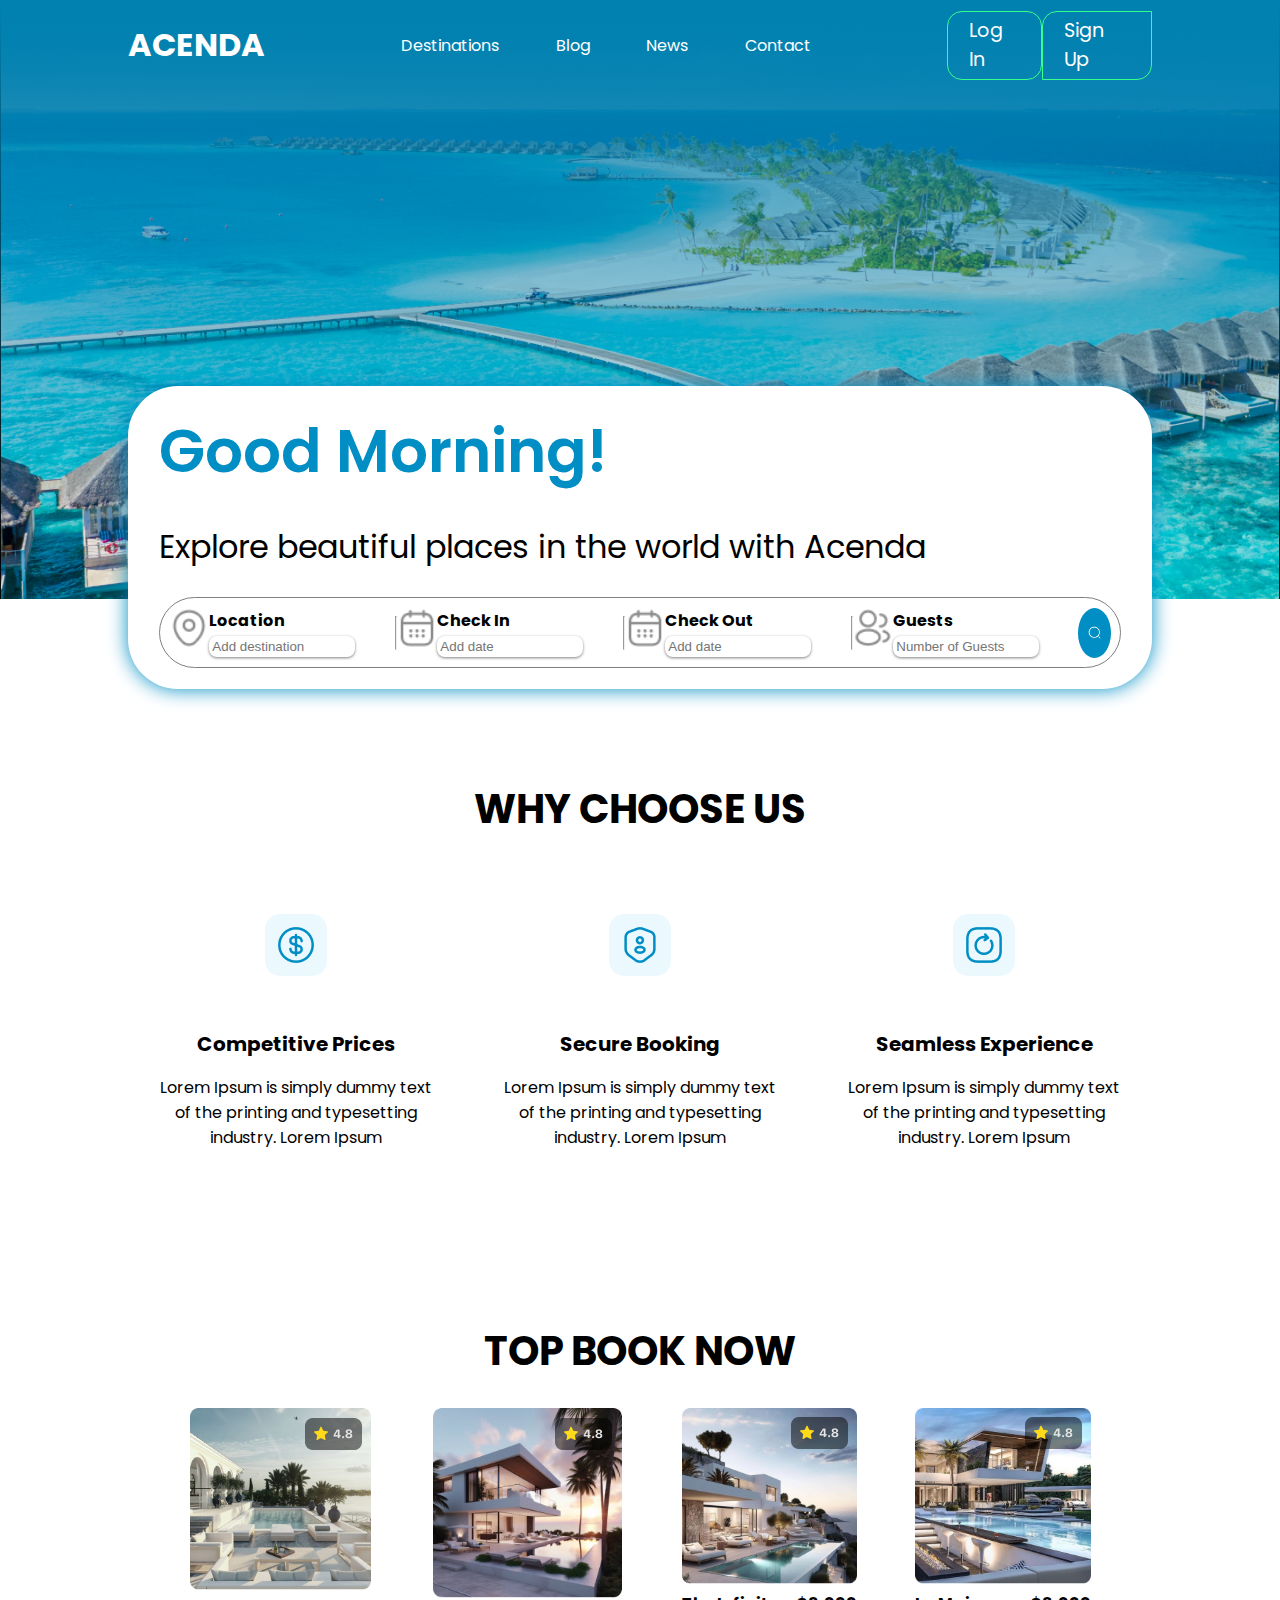
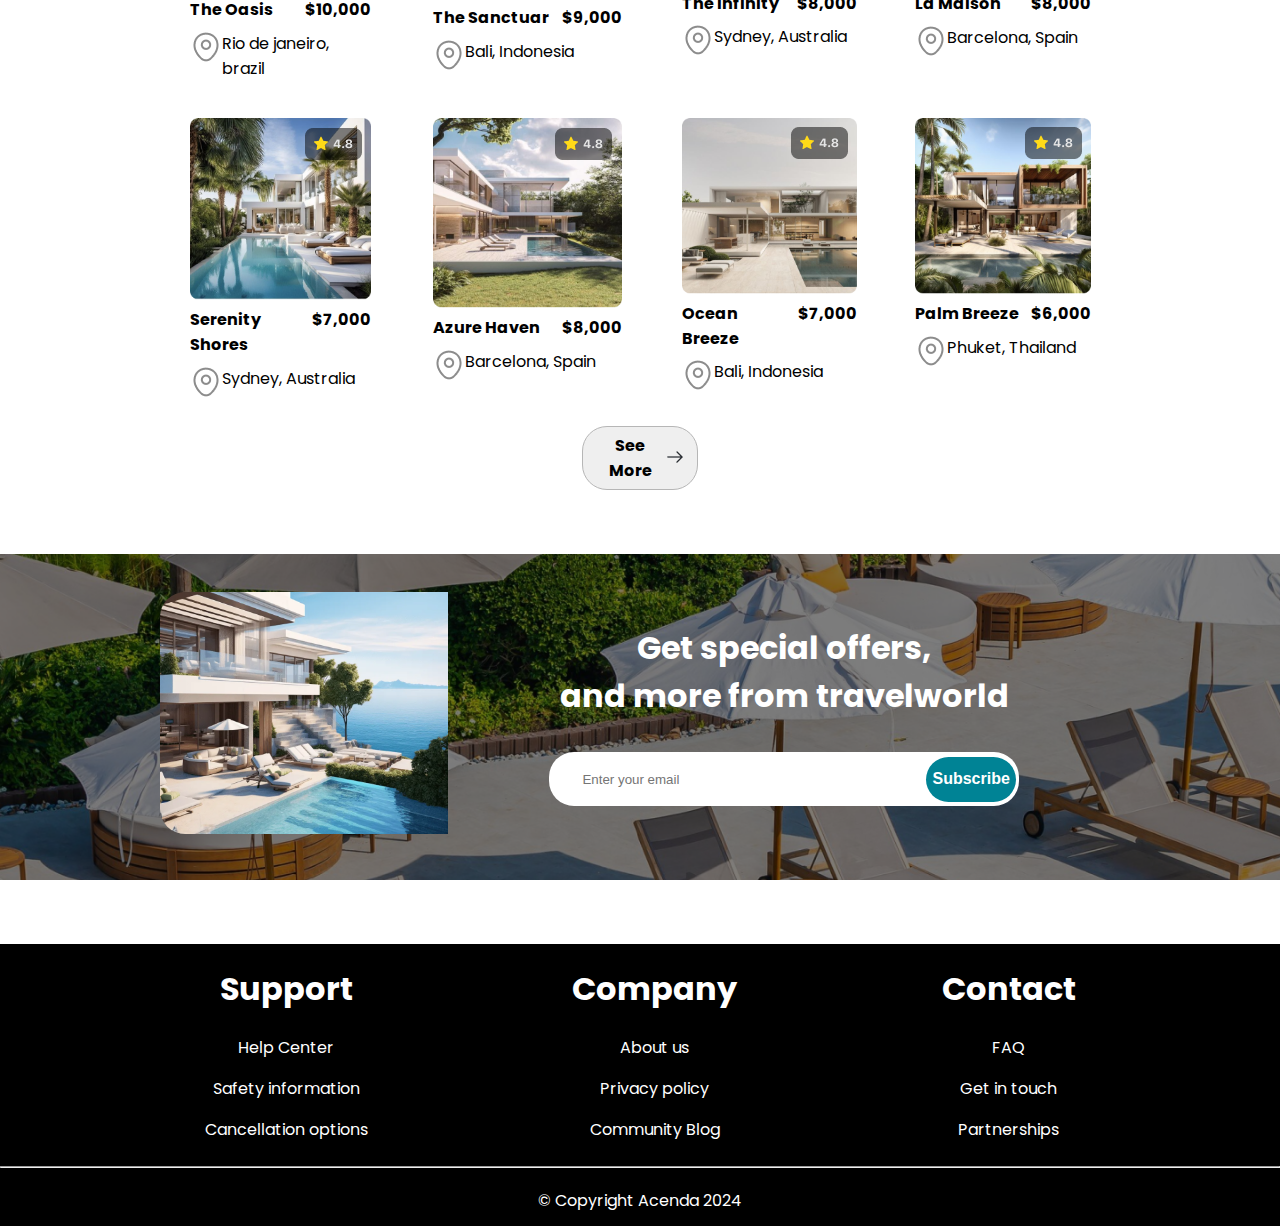
==== index.html @ bf4bfe94 "ფინალური პროექტი" ====
<!DOCTYPE html>
<html lang="en">
<head>
    <meta charset="UTF-8">
    <meta name="viewport" content="width=device-width, initial-scale=1.0">
    <title>Document</title>
    <link rel="stylesheet" href="./styles/styles.css">
    <link rel="preconnect" href="https://fonts.googleapis.com">
    <link rel="preconnect" href="https://fonts.gstatic.com" crossorigin>
    <link href="https://fonts.googleapis.com/css2?family=Poppins:ital,wght@0,100;0,200;0,300;0,400;0,500;0,600;0,700;0,800;0,900;1,100;1,200;1,300;1,400;1,500;1,600;1,700;1,800;1,900&display=swap" rel="stylesheet">
</head>
<body>
    <header>
        <div class="header_wrapper">
            <nav>
                <a id="nav_title" href="/index.html"><h1>ACENDA</h1></a>
                <a id="burger_bar" href="javascript:void(0);" onclick="myFunction()"><img src="./news/newsimgs/burger-bar.png" alt=""></a>
                <div id="bar_items">
                    <a href="./Destinations/destinations.html">Destinations</a>
                    <a href="./contact/contact.html"> Contact</a>
                    <a href="./Blog/blog.html">Blog</a>
                    <a href="./news/news.html">News</a>
                    <a href="./Register/login.html">Log In</a>
                    <a href="./Register/register.html">Register</a>
                </div>
                <div id="header_menu">
                    <a href="./Destinations/destinations.html">Destinations</a>
                    <a href="./Blog/blog.html">Blog</a>
                    <a href="./news/news.html">News</a>
                    <a href="/contact/contact.html">Contact</a>
                </div>
                <div id="header_login">
                    <div id="login">
                        <a href="./Register/login.html">Log In</a>
                    </div>
                    <div id="signup">
                        <a href="./Register/register.html">Sign Up</a>
                    </div>
                </div>
            </nav>
            <div id="header_input">
                <h1>Good Morning!</h1>
                <h2> Explore beautiful places in the world with Acenda</h2>
                <div id="header_input_wrapper">
                    <div id="header_input_wrapper_inside">
                        <img src="./imgs/header/location.png" alt="location img">
                        <div id="inside_design"> 
                            <h6>Location</h6>
                            <input type="text" placeholder="Add destination">
                        </div>
                    </div>
                    <hr id="header_hr">
                    <div id="header_input_wrapper_inside">
                        <img src="./imgs/header/calendar.png" alt="location img">
                        <div id="inside_design"> 
                            <h6>Check In</h6>
                            <input type="text" placeholder="Add date">
                        </div>
                    </div>
                    <hr id="header_hr">
                    <div id="header_input_wrapper_inside">
                        <img src="./imgs/header/calendar.png" alt="location img">
                        <div id="inside_design"> 
                            <h6>Check Out</h6>
                            <input type="text" placeholder="Add date">
                        </div>
                    </div>
                    <hr id="header_hr">
                    <div id="header_input_wrapper_inside">
                        <img src="./imgs/header/profile-2user.png" alt="location img">
                        <div id="inside_design"> 
                            <h6>Guests</h6>
                            <input type="text" placeholder="Number of Guests">
                        </div>
                    </div>
                    <a id="header_search" href="#"><img src="./imgs/header/search-normal.png" alt="search button"></a>
                </div>
            </div>
        </div>
    </header>
    <main>
            <div class="main_wrapper">
                <div class="main_upper">
                    <div id="upper_wrapper">
                        <h1 id="upper_title">WHY CHOOSE US</h1>
                        <div id="upper_content">
                            <div id="content_main_upper"> 
                                <img src="./imgs/main/dollar-circle.png" alt="">
                                <h6>Competitive Prices</h6>
                                <p>Lorem Ipsum is simply dummy text <br>
                                    of the printing and typesetting <br>
                                    industry. Lorem Ipsum</p>
                            </div>
                            <div id="content_main_upper"> 
                                <img src="./imgs/main/security-user.png" alt="">
                                <h6>Secure Booking</h6>
                                <p>Lorem Ipsum is simply dummy text <br>
                                    of the printing and typesetting <br>
                                    industry. Lorem Ipsum</p>
                            </div>
                            <div id="content_main_upper"> 
                                <img src="./imgs/main/refresh-right-square.png" alt="">
                                <h6>Seamless Experience</h6>
                                <p>Lorem Ipsum is simply dummy text <br>
                                    of the printing and typesetting <br>
                                    industry. Lorem Ipsum</p>
                            </div>
                        </div>
                    </div>
                </div>
                <div class="main_middle">
                    <div id="middle_wrapper">
                        <div id="middle_upper_wrapper">
                            <h1 id="middle_title">TOP BOOK NOW</h1>
                            <div class="grid-container">
                                <a id="link11" href="#"><div id="container">
                                    <div id="container_wrapper">
                                        <div id="inside_container">
                                            <img id="location_img" src="./imgs/main/middle_upper/Rectangle 6.png" alt="">
                                            <img id="rating" src="./imgs/main/middle_upper/Frame 37.png" alt="">
                                        </div>
                                        <div>
                                            <div id="price_name">
                                                <h6>The Oasis</h6>
                                                <h6>$10,000</h6>
                                            </div>
                                            <div id="location_1">
                                                <img src="./imgs/header/location.png" alt="">
                                                <p> Rio de janeiro, brazil</p>
                                            </div>
                                        </div>
                                    </div>
                                </div></a>
                                <a id="link11" href="#"><div id="container">
                                    <div id="container_wrapper">
                                        <div id="inside_container">
                                            <img id="location_img" src="./imgs/main/middle_upper/Rectangle 6 (1).png" alt="">
                                            <img id="rating" src="./imgs/main/middle_upper/Frame 37.png" alt="">
                                        </div>
                                        <div>
                                            <div id="price_name">
                                                <h6>The Sanctuar</h6>
                                                <h6>$9,000</h6>
                                            </div>
                                            <div id="location_1">
                                                <img src="./imgs/header/location.png" alt="">
                                                <p> Bali, Indonesia</p>
                                            </div>
                                        </div>
                                    </div>
                                </div></a>
                                <a id="link11" href="#"><div id="container">
                                    <div id="container_wrapper">
                                        <div id="inside_container">
                                            <img id="location_img" src="./imgs/main/middle_upper/Rectangle 6 (2).png" alt="">
                                            <img id="rating" src="./imgs/main/middle_upper/Frame 37.png" alt="">
                                        </div>
                                        <div>
                                            <div id="price_name">
                                                <h6>The Infinity</h6>
                                                <h6>$8,000</h6>
                                            </div>
                                            <div id="location_1">
                                                <img src="./imgs/header/location.png" alt="">
                                                <p> Sydney, Australia</p>
                                            </div>
                                        </div>
                                    </div>
                                </div></a>
                                <a id="link11" href="#"><div id="container">
                                    <div id="container_wrapper">
                                        <div id="inside_container">
                                            <img id="location_img" src="./imgs/main/middle_upper/Rectangle 6 (3).png " alt="">
                                            <img id="rating" src="./imgs/main/middle_upper/Frame 37.png" alt="">
                                        </div>
                                        <div>
                                            <div id="price_name">
                                                <h6>La Maison</h6>
                                                <h6>$8,000</h6>
                                            </div>
                                            <div id="location_1">
                                                <img src="./imgs/header/location.png" alt="">
                                                <p> Barcelona, Spain</p>
                                            </div>
                                        </div>
                                    </div>
                                </div></a>
                                <a id="link11" href="#"><div id="container">
                                    <div id="container_wrapper">
                                        <div id="inside_container">
                                            <img id="location_img" src="./imgs/main/middle_upper/Rectangle 6 (4).png" alt="">
                                            <img id="rating" src="./imgs/main/middle_upper/Frame 37.png" alt="">
                                        </div>
                                        <div>
                                            <div id="price_name">
                                                <h6>Serenity Shores</h6>
                                                <h6>$7,000</h6>
                                            </div>
                                            <div id="location_1">
                                                <img src="./imgs/header/location.png" alt="">
                                                <p> Sydney, Australia</p>
                                            </div>
                                        </div>
                                    </div>
                                </div></a>
                                <a id="link11" href="#"><div id="container">
                                    <div id="container_wrapper">
                                        <div id="inside_container">
                                            <img id="location_img" src="./imgs/main/middle_upper/Rectangle 6 (5).png" alt="">
                                            <img id="rating" src="./imgs/main/middle_upper/Frame 37.png" alt="">
                                        </div>
                                        <div>
                                            <div id="price_name">
                                                <h6>Azure Haven</h6>
                                                <h6>$8,000</h6>
                                            </div>
                                            <div id="location_1">
                                                <img src="./imgs/header/location.png" alt="">
                                                <p> Barcelona, Spain</p>
                                            </div>
                                        </div>
                                    </div>
                                </div></a>
                                <a id="link11" href="#"><div id="container">
                                    <div id="container_wrapper">
                                        <div id="inside_container">
                                            <img id="location_img" src="./imgs/main/middle_upper/Rectangle 6 (6).png" alt="">
                                            <img id="rating" src="./imgs/main/middle_upper/Frame 37.png" alt="">
                                        </div>
                                        <div>
                                            <div id="price_name">
                                                <h6>Ocean Breeze</h6>
                                                <h6>$7,000</h6>
                                            </div>
                                            <div id="location_1">
                                                <img src="./imgs/header/location.png" alt="">
                                                <p> Bali, Indonesia</p>
                                            </div>
                                        </div>
                                    </div>
                                </div></a>
                                <a id="link11" href="#"><div id="container">
                                    <div id="container_wrapper">
                                        <div id="inside_container">
                                            <img id="location_img" src="./imgs/main/middle_upper/Rectangle 6 (7).png" alt="">
                                            <img id="rating" src="./imgs/main/middle_upper/Frame 37.png" alt="">
                                        </div>
                                        <div>
                                            <div id="price_name">
                                                <h6>Palm Breeze</h6>
                                                <h6>$6,000</h6>
                                            </div>
                                            <div id="location_1">
                                                <img src="./imgs/header/location.png" alt="">
                                                <p> Phuket, Thailand</p>
                                            </div>
                                        </div>
                                    </div>
                                </div>
                            </div></a>
                            <div id="see_more">
                                    <div id="wrapper_11">
                                        <a href="/Destinations/destinations.html">
                                            <div id="button_div">
                                                <button id="mid_button">See More  <img id="arrow_bottom" src="./imgs/main/middle_upper/arrow-right.png" alt=""></button>
                                            </div>
                                        </a>
                                    </div>
                            </div>
                        </div>
                    </div>
                </div>
                <div class="main_lower">
                    <div id="main_lower_wrapper">
                        <div id="subscribe">
                            <div id="subscribe_photo"><img src="./imgs/main/middle_lower/Rectangle 45.png" alt=""></div>
                            <div id="subscribe_text">
                                <h3>Get special offers,<br>
                                    and more from travelworld</h3>
                                <div id="subscribe_input">
                                    <input id="subscribe_input_input" type="email" placeholder="Enter your email" name="email">
                                    <br>
                                    <button>Subscribe</button>
                                </div>
                            </div>
                        </div>
                    </div>
                </div>
            </div>
    </main>
    <footer>
        <div class="footer">
            <div id="footer_wrapper">
                <div id="footer_div">
                    <h1>Support</h1>
                    <a href="#"><p>Help Center</p></a>
                    <a href="#"><p>Safety information</p></a>
                    <a href="#"><p>Cancellation options</p></a>
                </div>
                <div id="footer_div">
                    <h1>Company</h1>
                    <a href="#"><p>About us</p></a>
                    <a href="#"><p> Privacy policy</p></a>
                    <a href="#"><p>Community Blog</p></a>
                </div>
                <div id="footer_div">
                    <h1>Contact</h1>
                    <a href="#"><p>FAQ</p></a>
                    <a href="#"><p>Get in touch</p></a>
                    <a href="#"><p>Partnerships</p></a>
                </div>
            </div>
            <hr>
            <p id="copyright">© Copyright Acenda 2024</p>
        </div>
    </footer>
    <script>
        function myFunction() {
          var x = document.getElementById("bar_items");
          if (x.style.display === "flex") {
            x.style.display = "none";
          } else {
            x.style.display = "flex";
          }
        }
        </script>
</body>
</html>
---- styles/styles.css ----
@media only screen and (min-width: 1024px){
  body{
      margin: 0;
      font-family: "Poppins", sans-serif;
      font-weight: 400;
      font-style: normal;
      min-height: 100vh;
      display: flex;
      flex-direction: column;
  }
  
  header{
      display: flex;
      justify-content: center;
      background: linear-gradient(#0081B0, transparent 90%),
            #0081B0 url('../imgs/header/image\ 7.png') 
            no-repeat center;
            background-size: cover;
  }
  
  .header_wrapper{
      width: 80%;
      position: relative;
  }
  
  nav{
      display: flex;
      justify-content: space-between;
      align-content: center;
  }
  #burger_bar{
      display: none;
  }
  
  #bar_items{
      display: none;
  }
  
  #nav_title{
      color: white;
      text-decoration: none;
  }
  
  #header_menu{
      width: 40%;
      display: flex;
      justify-content: space-between;
      align-content: center;
      flex-wrap: wrap;
  }
  
  #header_menu a{
      color: white;
      text-decoration: none;
  }
  
  #header_login{
      display: flex;
      justify-content: space-between;
      align-items: center;
      width: 20%;
  }
  
  #login{
      font-size: larger;
      font-family: "Poppins", sans-serif;
      display: flex;
      justify-content: center;
      padding: 2% 10%;
      border: solid 1px rgb(56, 255, 139);
      border-radius: 15px;
  }
  
  #login:hover{
      background-color: rgb(138, 228, 120);
  }
  
  #login:hover a{
      color: black;
  }
  
  #login a{
      text-decoration: none;
      color: white;
  }
  
  #signup{
      font-size: larger;
      font-family: "Poppins", sans-serif;
      display: flex;
      justify-content: center;
      padding: 2% 10%;
      border: solid 1px rgb(56, 255, 139);
      border-radius: 15px 0px 15px 0px;
  }
  
  #signup a{
      text-decoration: none;
      color: white;
  }
  
  #signup:hover{
      background-color: rgb(138, 228, 120);
  }
  
  #signup:hover a{
      color: black;
  }
  
  #header_input_wrapper_inside{
    display: flex;
}

#header_input_wrapper_inside h6{
    margin: 0;
    font-size: 16px;
}

#header_input_wrapper_inside img{
    height: 80%;
}

#header_hr{
    margin-right: 0%;
}

#header_input_wrapper_inside input{
    background: transparent;
    border: none;
    box-shadow: 0px 1px 3px gray;
    border-radius: 8px;
    padding: 3px;
    width: 80%;
}

#header_input_wrapper{
    display: flex;
    justify-content: space-between;
    border: 1px gray solid;
    padding: 1%;
    border-radius: 40px;
}

#header_search{
    background-color: #008EC4;
    display: flex;
    justify-content: center;
    align-items: center;
    border-radius: 50%;
    margin-left: 1%;
    width: 3.5%;
}

#header_search img{
    width: 40%;
}

#header_input{
    background-color: white;
    padding: 2% 3%;
    border-radius: 50px;
    margin-top: 20%;
    box-shadow: 0px 0px 20px #008EC4;
    position: relative;
    bottom: -15%;
}

#header_input h1{
    font-family: "Poppins", sans-serif;
    font-weight: 600;
    font-style: normal;
    font-size: 60px;
    color: #008EC4;
    margin: 0;
}

#header_input h2{
    font-family: "Poppins", sans-serif;
    font-weight: 400;
    font-style: normal;
    font-size: 32px;
}

main{
    padding-top: 12%;
}

.main_upper{
    display: flex;
    justify-content: center;
}

#upper_wrapper{
    width: 75%;
    text-align: center;
}

#upper_wrapper h1{
    font-family: "Poppins", sans-serif;
    font-weight: 700;
    font-style: normal;
    font-size: 40px;
    padding-bottom: 5%;
}

#upper_content{
    display: flex;
    justify-content: space-between;
}

#content_main_upper{
    text-align: center;
}

#content_main_upper img{
    padding: 4%;
    background-color: #EBF9FF;
    border-radius: 15px;
}

#content_main_upper h6{
    font-weight: 700;
    font-style: normal;
    font-size: 20px;
    margin-bottom: 0;
}

#content_main_upper p{
    font-size: 16px;
    font-weight: 400;
    font-style: normal;
}

.main_middle{
    display: flex;
    justify-content: center;
    padding-top: 10%;
}

#middle_wrapper{
    width: 75%;
}

#middle_upper_wrapper{
    text-align: center;
}

.grid-container {
    display: grid;
    grid-template-columns: auto auto auto auto;
    gap: 0%;
    padding: 0;
    row-gap: 5%; 
  }

  #container{
    display: flex;
    justify-content: center;
  }

  #container_wrapper{
    width: 75%;
    text-align: left;
  }

  #inside_container{
    position: relative;
  }

  #rating{
    position: absolute;
    top: 5%;
    right: 5%;
  }

  #price_name{
    display: flex;
    justify-content: space-between;
  }

  #price_name h6{
    font-size: 16px;
    margin: 0%;
    padding: 0% 0% 5% 0%;
  }

  #location_1{
    display: flex;
    padding-bottom: 5%;
  }

  #location_1 img{
    height: 70%;
  }

  #location_1 p{
    margin: 0%;
  }

  #location_img{
    width: 100%;
    height: 100%;
  }

  #see_more{
    padding-top: 5%;
  }

  #middle_title{
    font-size: 40px;
    font-weight: 700;
  }

  #see_more{
    display: flex;
    justify-content: center;
  }

  #wrapper_11{
    width: 12%;
  }

  #see_more a{
    width: 100%;
    text-decoration: none;
    cursor: pointer;
  }

  #mid_button{
    padding: 5% 10%;
    border-radius: 25px;
    border: solid 1px rgb(182, 182, 182);
    display: flex;
    align-items: center;
    justify-content: space-evenly;
    font-family: "Poppins", sans-serif;
    font-weight: 700;
    font-style: normal;
    font-size: 16px;  
    width: 100%;
  }

  #mid_button:hover{
    background-color: rgb(71, 241, 37);
    color: white;
    cursor: pointer;
  }

  #link11{
    text-decoration: none;
    color: black;
  }

  .main_lower{
    background-image: linear-gradient(rgba(0, 0, 0, 0.5),
                       rgba(0, 0, 0, 0.5)), 
                       url(../imgs/main/middle_lower/Testimonial.png);
                       background-size: cover;
    margin-top: 5%;
    margin-bottom: 5%;
  }

  #main_lower_wrapper{
    display: flex;
    justify-content: center;
  }

  #subscribe{
    width: 75%;
    display: flex;
    justify-content: space-between;
    height: 40%;
    margin: 3% 0%;
    border-radius: 25px;
  }

  #subscribe_photo{
    width: 30%;
  }

  #subscribe_photo img{
    border-radius: 25px 0px 0px 25px;
    width: 100%;
  }

  #subscribe_text{
    width: 70%;
    text-align: center;
    color: white;
  }

  #subscribe_text h3{
    font-size: 32px;
    font-weight: bold;
  }

  #subscribe_input{
    position: relative;
    display: flex;
    justify-content: center;
    align-items: center;
  }

  #subscribe_input_input{
    width: 60%;
    height: 6vh;
    border-radius: 25px;
    border: none;
    padding: 0% 5%;
  }

  #subscribe_input button{
    height: 5vh;
    border-radius: 25px;
    border: none;
    position: absolute;
    right: 15.5%;
    background-color: #008395;
    color: white;
    font-size: 16px;
    font-weight: bold;
  }
  
  footer{
      background-color: black;
      color: white;
      text-align: center;
      margin-top: auto;
      width: 100%;
    }
  
    #footer_wrapper{
      display: flex;
      justify-content: space-evenly;
    }
  
    #footer_div a{
      text-decoration: none;
      color: white;
    }
  
    #footer_div a:hover{
      animation: glow 1s ease-in-out infinite alternate;
    }
  
    @keyframes glow {
      from {
        text-shadow: 0 0 1px #fff, 0 0 1px #fff, 0 0 1px #e60073
      }
      
      to {
        text-shadow: 0 0 5px #fff, 0 0 5px #ff4da6, 0 0 5px #ff4da6
      }
  }
    #copyright{
      margin: 0;
      padding: 1%;
    }
  }

  @media only screen and (max-width:1023px) {
    body{
        margin: 0;
        font-family: "Poppins", sans-serif;
        font-weight: 400;
        font-style: normal;
        min-height: 100vh;
        display: flex;
        flex-direction: column;
    }
    
    header{
        display: flex;
        justify-content: center;
        background: linear-gradient(#0081B0, transparent 90%),
        #0081B0 url('/imgs/header/image\ 7.png') 
        no-repeat center;
        background-size: cover;
    }
    
    .header_wrapper{
        width: 90%;
        position: relative;
    }
    
    nav{
        display: flex;
        justify-content: space-between;
        align-content: center;
    }
    #burger_bar{
        display: none;
    }
    
    #bar_items{
        display: none;
    }
    
    #nav_title{
        color: white;
        text-decoration: none;
    }
    
    #header_menu{
        width: 50%;
        display: flex;
        justify-content: space-between;
        align-content: center;
        flex-wrap: wrap;
    }
    
    #header_menu a{
        color: white;
        text-decoration: none;
    }
    
    #header_login{
        display: flex;
        justify-content: space-between;
        align-items: center;
        width: 20%;
    }
    
    #login{
        font-size: larger;
        font-family: "Poppins", sans-serif;
        display: flex;
        justify-content: center;
        padding: 2% 10%;
        border: solid 1px rgb(56, 255, 139);
        border-radius: 15px;
    }
    
    #login:hover{
        background-color: rgb(138, 228, 120);
    }
    
    #login:hover a{
        color: black;
    }
    
    #login a{
        text-decoration: none;
        color: white;
        font-size: small;
    }
    
    #signup{
        font-size: larger;
        font-family: "Poppins", sans-serif;
        display: flex;
        justify-content: center;
        padding: 2% 5%;
        border: solid 1px rgb(56, 255, 139);
        border-radius: 15px 0px 15px 0px;
    }
    
    #signup a{
        text-decoration: none;
        color: white;
        font-size: small;
    }
    
    #signup:hover{
        background-color: rgb(138, 228, 120);
    }
    
    #signup:hover a{
        color: black;
    }
    
    #header_input_wrapper_inside{
      display: flex;
      padding: 3%;
  }
  
  #header_input_wrapper_inside h6{
      margin: 0;
      font-size: 25px;
  }
  
  #header_input_wrapper_inside img{
      height: 10%;
      width: 5%;
  }
  
  #header_hr{
      margin-right: 0%;
  }
  
  #header_input_wrapper_inside input{
      background: transparent;
      border: none;
      box-shadow: 0px 1px 3px gray;
      border-radius: 8px;
      padding: 3px;
      width: 100%;
  }
  
  #header_input_wrapper{
      display: block;
      border: 1px gray solid;
      padding: 1%;
      border-radius: 40px;
  }
  
  #inside_design{
      width: 50%;
  }

  #header_search{
      background-color: #008EC4;
      display: flex;
      justify-content: center;
      align-items: center;
      border-radius: 25px;
      width: 3%;
      padding: 5px 20px;
      margin-left: 5%;
      margin-bottom: 2%;
  }
  
  #header_search img{
      width: 100%;

  }
  
  #header_input{
      background-color: white;
      padding: 2% 3%;
      border-radius: 50px;
      box-shadow: 0px 0px 20px #008EC4;
      position: relative;
      margin-top: 4%;
  }
  
  #header_input h1{
      font-family: "Poppins", sans-serif;
      font-weight: 600;
      font-style: normal;
      font-size: 60px;
      color: #008EC4;
      margin: 0;
  }
  
  #header_input h2{
      font-family: "Poppins", sans-serif;
      font-weight: 400;
      font-style: normal;
      font-size: 32px;
  }
  
  main{
      width: 100%;  
      margin-bottom: 4%;
  }
  
  .house_list{
      display: block;
  }
  
  #house_list_wrapper{
      display: flex;
      justify-content: center;
  }

  #wrapper_11{
      width: 90%;
  }
  
  main{
      padding-top: 12%;
  }
  
  .main_upper{
      display: flex;
      justify-content: center;
  }
  
  #upper_wrapper{
      width: 75%;
      text-align: center;
  }
  
  #upper_wrapper h1{
      font-family: "Poppins", sans-serif;
      font-weight: 700;
      font-style: normal;
      font-size: 40px;
      padding-bottom: 5%;
  }
  
  #upper_content{
      display: flex;
      justify-content: space-between;
  }
  
  #content_main_upper{
      text-align: center;
  }
  
  #content_main_upper img{
      padding: 4%;
      background-color: #EBF9FF;
      border-radius: 15px;
  }
  
  #content_main_upper h6{
      font-weight: 700;
      font-style: normal;
      font-size: 20px;
      margin-bottom: 0;
  }
  
  #content_main_upper p{
      font-size: 16px;
      font-weight: 400;
      font-style: normal;
  }
  
  .main_middle{
      display: flex;
      justify-content: center;
      padding-top: 10%;
  }
  
  #middle_wrapper{
      width: 75%;
  }
  
  #middle_upper_wrapper{
      text-align: center;
  }
  
  .grid-container {
      display: grid;
      grid-template-columns: auto auto auto auto;
      gap: 0%;
      padding: 0;
      row-gap: 5%; 
    }
  
    #container{
      display: flex;
      justify-content: center;
    }
  
    #container_wrapper{
      width: 75%;
      text-align: left;
    }
  
    #inside_container{
      position: relative;
    }
  
    #rating{
      position: absolute;
      top: 5%;
      right: 5%;
    }
  
    #price_name{
      display: flex;
      justify-content: space-between;
    }
  
    #price_name h6{
      font-size: 16px;
      margin: 0%;
      padding: 0% 0% 5% 0%;
    }
  
    #location_1{
      display: flex;
      padding-bottom: 5%;
    }
  
    #location_1 img{
      height: 70%;
    }
  
    #location_1 p{
      margin: 0%;
    }
  
    #location_img{
      width: 100%;
      height: 100%;
    }
  
    #see_more{
      padding-top: 5%;
    }
  
    #middle_title{
      font-size: 40px;
      font-weight: 700;
    }
  
    #see_more{
      display: flex;
      justify-content: center;
    }
  
    #wrapper_11{
      width: 12%;
    }
  
    #see_more a{
      width: 100%;
      text-decoration: none;
      cursor: pointer;
    }
  
    #mid_button{
      padding: 5% 10%;
      border-radius: 25px;
      border: solid 1px rgb(182, 182, 182);
      display: flex;
      align-items: center;
      justify-content: space-evenly;
      font-family: "Poppins", sans-serif;
      font-weight: 700;
      font-style: normal;
      font-size: 16px;  
      width: 170%;
    }
  
    #mid_button:hover{
      background-color: rgb(71, 241, 37);
      color: white;
      cursor: pointer;
    }
  
    #link11{
      text-decoration: none;
      color: black;
    }
  
    .main_lower{
      background-image: linear-gradient(rgba(0, 0, 0, 0.5),
                         rgba(0, 0, 0, 0.5)), 
                         url(/imgs/main/middle_lower/Testimonial.png);
                         background-size: cover;
      margin-top: 5%;
      margin-bottom: 5%;
    }
  
    #main_lower_wrapper{
      display: flex;
      justify-content: center;
    }
  
    #subscribe{
      width: 75%;
      display: flex;
      justify-content: center;
      height: 40%;
      margin: 3% 0%;
      border-radius: 25px;
    }
  
    #subscribe_photo{
      width: 30%;
      display: none;
    }
  
    #subscribe_photo img{
      border-radius: 25px 0px 0px 25px;
      width: 100%;
    }
  
    #subscribe_text{
      width: 70%;
      text-align: center;
      color: white;
    }
  
    #subscribe_text h3{
      font-size: 32px;
      font-weight: bold;
    }
  
    #subscribe_input{
      position: relative;
      display: flex;
      justify-content: center;
      align-items: center;
    }
  
    #subscribe_input_input{
      width: 60%;
      height: 6vh;
      border-radius: 25px;
      border: none;
      padding: 0% 5%;
    }
  
    #subscribe_input button{
      height: 5vh;
      border-radius: 25px;
      border: none;
      position: absolute;
      right: 16.5%;
      background-color: #008395;
      color: white;
      font-size: 16px;
      font-weight: bold;
    }
    
    footer{
        background-color: black;
        color: white;
        text-align: center;
        margin-top: auto;
        width: 100%;
      }
    
      #footer_wrapper{
        display: flex;
        justify-content: space-evenly;
      }
    
      #footer_div a{
        text-decoration: none;
        color: white;
      }
    
      #footer_div a:hover{
        animation: glow 1s ease-in-out infinite alternate;
      }
    
      @keyframes glow {
        from {
          text-shadow: 0 0 1px #fff, 0 0 1px #fff, 0 0 1px #e60073
        }
        
        to {
          text-shadow: 0 0 5px #fff, 0 0 5px #ff4da6, 0 0 5px #ff4da6
        }
    }
      #copyright{
        margin: 0;
        padding: 1%;
      }
}

@media only screen and (max-width:600px) {
    body{
        margin: 0;
        font-family: "Poppins", sans-serif;
        font-weight: 400;
        font-style: normal;
        min-height: 100vh;
        display: flex;
        flex-direction: column;
    }
    
    header{
        background: linear-gradient(#0081B0, transparent 90%)
        no-repeat center;
            background-size: cover;
            padding-bottom: 2%;
    }
    
    .header_wrapper{
        width: 85%;
        position: relative;
    }
    nav{
        display: block;
    }

    #nav_title{
        color: white;
        text-decoration: none;
    }

    #burger_bar{
        display: block;
        position: absolute;
        right: 0%;
        top: 0%;
        margin-top: 4%;
    }

    #bar_items{
        display: none;
        flex-direction:column;
        padding-bottom: 25%;
    }

    #bar_items a{
        text-decoration: none;
        color: white;
        border-bottom: 1px solid black;
        margin-bottom: 2%;
    }

    #header_menu{
        width: 50%;
        display: flex;
        justify-content: space-between;
        align-content: center;
        flex-wrap: wrap;
        display: none;
    }
    
    #header_menu a{
        color: white;
        text-decoration: none;
    }
    
    #header_login{
        display: flex;
        justify-content: space-between;
        align-items: center;
        width: 20%;
        display: none;
    }
    
    #login{
        font-size: larger;
        font-family: "Poppins", sans-serif;
        display: flex;
        justify-content: center;
        padding: 2% 10%;
        border: solid 1px rgb(56, 255, 139);
        border-radius: 15px;
    }
    
    #login:hover{
        background-color: rgb(138, 228, 120);
    }
    
    #login:hover a{
        color: black;
    }
    
    #login a{
        text-decoration: none;
        color: white;
        font-size: small;
    }
    
    #signup{
        font-size: larger;
        font-family: "Poppins", sans-serif;
        display: flex;
        justify-content: center;
        padding: 2% 5%;
        border: solid 1px rgb(56, 255, 139);
        border-radius: 15px 0px 15px 0px;
    }
    
    #signup a{
        text-decoration: none;
        color: white;
        font-size: small;
    }
    
    #signup:hover{
        background-color: rgb(138, 228, 120);
    }
    
    #signup:hover a{
        color: black;
    }
    
    #header_input_wrapper_inside{
      display: flex;
      align-items: center;
      padding: 3%;
  }
  
  #header_input_wrapper_inside h6{
      margin: 0;
      font-size: 25px;
  }

  #inside_design input{
      height: 3vh;
  }
  
  #header_input_wrapper_inside img{
      height: 10%;
      width: 15%;
      padding-right: 5%;
  }
  
  #header_hr{
      margin-right: 0%;
  }
  
  #header_input_wrapper_inside input{
      background: transparent;
      border: none;
      box-shadow: 0px 1px 3px gray;
      border-radius: 25px;
      padding: 5px;
      width: 100%;
  }
  
  #header_input_wrapper{
      display: block;
      border: 1px gray solid;
      padding: 1%;
      border-radius: 40px;
  }
  
  #inside_design{
      width: 50%;
  }

  #header_search{
      background-color: #008EC4;
      display: flex;
      justify-content: center;
      align-items: center;
      border-radius: 25px;
      width: 3%;
      padding: 15px 30px;
      margin-left: 5%;
      margin-bottom: 2%;
  }
  
  #header_search img{
      width: 200%;

  }
  
  #header_input{
      background-color: white;
      padding: 2% 3%;
      border-radius: 50px;
      box-shadow: 0px 0px 20px #008EC4;
      position: relative;
      margin-top: 4%;
      text-align: center;
  }
  
  #header_input h1{
      font-family: "Poppins", sans-serif;
      font-weight: 600;
      font-style: normal;
      font-size: 45px;
      color: #008EC4;
      margin: 0;
  }
  
  #header_input h2{
      font-family: "Poppins", sans-serif;
      font-weight: 400;
      font-style: normal;
      font-size: 25px;
  }
  
  main{
      padding-top: 12%;
  }
  
  .main_upper{
      display: flex;
      justify-content: center;
  }
  
  #upper_wrapper{
      width: 75%;
      text-align: center;
  }
  
  #upper_wrapper h1{
      font-family: "Poppins", sans-serif;
      font-weight: 700;
      font-style: normal;
      font-size: 40px;
      padding-bottom: 5%;
  }
  
  #upper_content{
      display: block;
  }
  
  #content_main_upper{
      text-align: center;
  }
  
  #content_main_upper img{
      padding: 4%;
      background-color: #EBF9FF;
      border-radius: 15px;
  }
  
  #content_main_upper h6{
      font-weight: 700;
      font-style: normal;
      font-size: 20px;
      margin-bottom: 0;
  }
  
  #content_main_upper p{
      font-size: 16px;
      font-weight: 400;
      font-style: normal;
  }
  
  .main_middle{
      display: flex;
      justify-content: center;
      padding-top: 10%;
  }
  
  #middle_wrapper{
      width: 75%;
  }
  
  #middle_upper_wrapper{
      text-align: center;
  }
  
  .grid-container {
      display: block;
      grid-template-columns: auto auto auto auto;
      gap: 0%;
      padding: 0;
      row-gap: 5%; 
    }
  
    #container{
      display: flex;
      justify-content: center;
    }
  
    #container_wrapper{
      width: 75%;
      text-align: left;
    }
  
    #inside_container{
      position: relative;
    }
  
    #rating{
      position: absolute;
      top: 5%;
      right: 5%;
    }
  
    #price_name{
      display: flex;
      justify-content: space-between;
    }
  
    #price_name h6{
      font-size: 16px;
      margin: 0%;
      padding: 0% 0% 5% 0%;
    }
  
    #location_1{
      display: flex;
      padding-bottom: 5%;
    }
  
    #location_1 img{
      height: 70%;
    }
  
    #location_1 p{
      margin: 0%;
    }
  
    #location_img{
      width: 100%;
      height: 100%;
    }
  
    #see_more{
      padding-top: 12%;
    }
  
    #middle_title{
      font-size: 40px;
      font-weight: 700;
    }
  
    #see_more{
      display: flex;
      justify-content: center;
    }
  
    #wrapper_11{
      width: 40%;
    }
  
    #see_more a{
      width: 100%;
      text-decoration: none;
      cursor: pointer;
    }
  
    #mid_button{
      padding: 5% 10%;
      border-radius: 25px;
      border: solid 1px rgb(182, 182, 182);
      display: flex;
      align-items: center;
      justify-content: space-evenly;
      font-family: "Poppins", sans-serif;
      font-weight: 700;
      font-style: normal;
      font-size: 16px;  
      width: 100%;
    }
  
    #mid_button:hover{
      background-color: rgb(71, 241, 37);
      color: white;
      cursor: pointer;
    }
  
    #link11{
      text-decoration: none;
      color: black;
    }
  
    .main_lower{
      background-image: linear-gradient(rgba(0, 0, 0, 0.5),
                         rgba(0, 0, 0, 0.5)), 
                         url(/imgs/main/middle_lower/Testimonial.png);
                         background-size: cover;
      margin-top: 5%;
      margin-bottom: 5%;
    }
  
    #main_lower_wrapper{
      display: flex;
      justify-content: center;
    }
  
    #subscribe{
      width: 75%;
      display: flex;
      justify-content: center;
      height: 40%;
      margin: 3% 0%;
      border-radius: 25px;
    }
  
    #subscribe_photo{
      width: 30%;
    }
  
    #subscribe_photo img{
      border-radius: 25px 0px 0px 25px;
      width: 100%;
    }
  
    #subscribe_text{
      width: 70%;
      text-align: center;
      color: white;
    }
  
    #subscribe_text h3{
      font-size: 20px;
      font-weight: bold;
    }
  
    #subscribe_input{
      display: flex;
      flex-direction: column;
      align-items: center;
    }
  
    #subscribe_input_input{
      width: 80%;
      height: 5vh;
      border-radius: 25px;
      border: none;
      padding: 0% 5%;
    }
  
    #subscribe_input button{
      width: 40%;
      height: 4vh;
      border-radius: 25px;
      border: none;
      background-color: #008395;
      color: white;
      font-size: 15px;
      font-weight: bold;
      position: static;
    }
    
    footer{
        background-color: black;
        color: white;
        text-align: center;
        margin-top: auto;
        width: 100%;
      }
    
      #footer_wrapper{
        display: block;
      }
    
      #footer_div a{
        text-decoration: none;
        color: white;
      }
    
      #footer_div a:hover{
        animation: glow 1s ease-in-out infinite alternate;
      }
    
      @keyframes glow {
        from {
          text-shadow: 0 0 1px #fff, 0 0 1px #fff, 0 0 1px #e60073
        }
        
        to {
          text-shadow: 0 0 5px #fff, 0 0 5px #ff4da6, 0 0 5px #ff4da6
        }
    }
      #copyright{
        margin: 0;
        padding: 1%;
      }
}
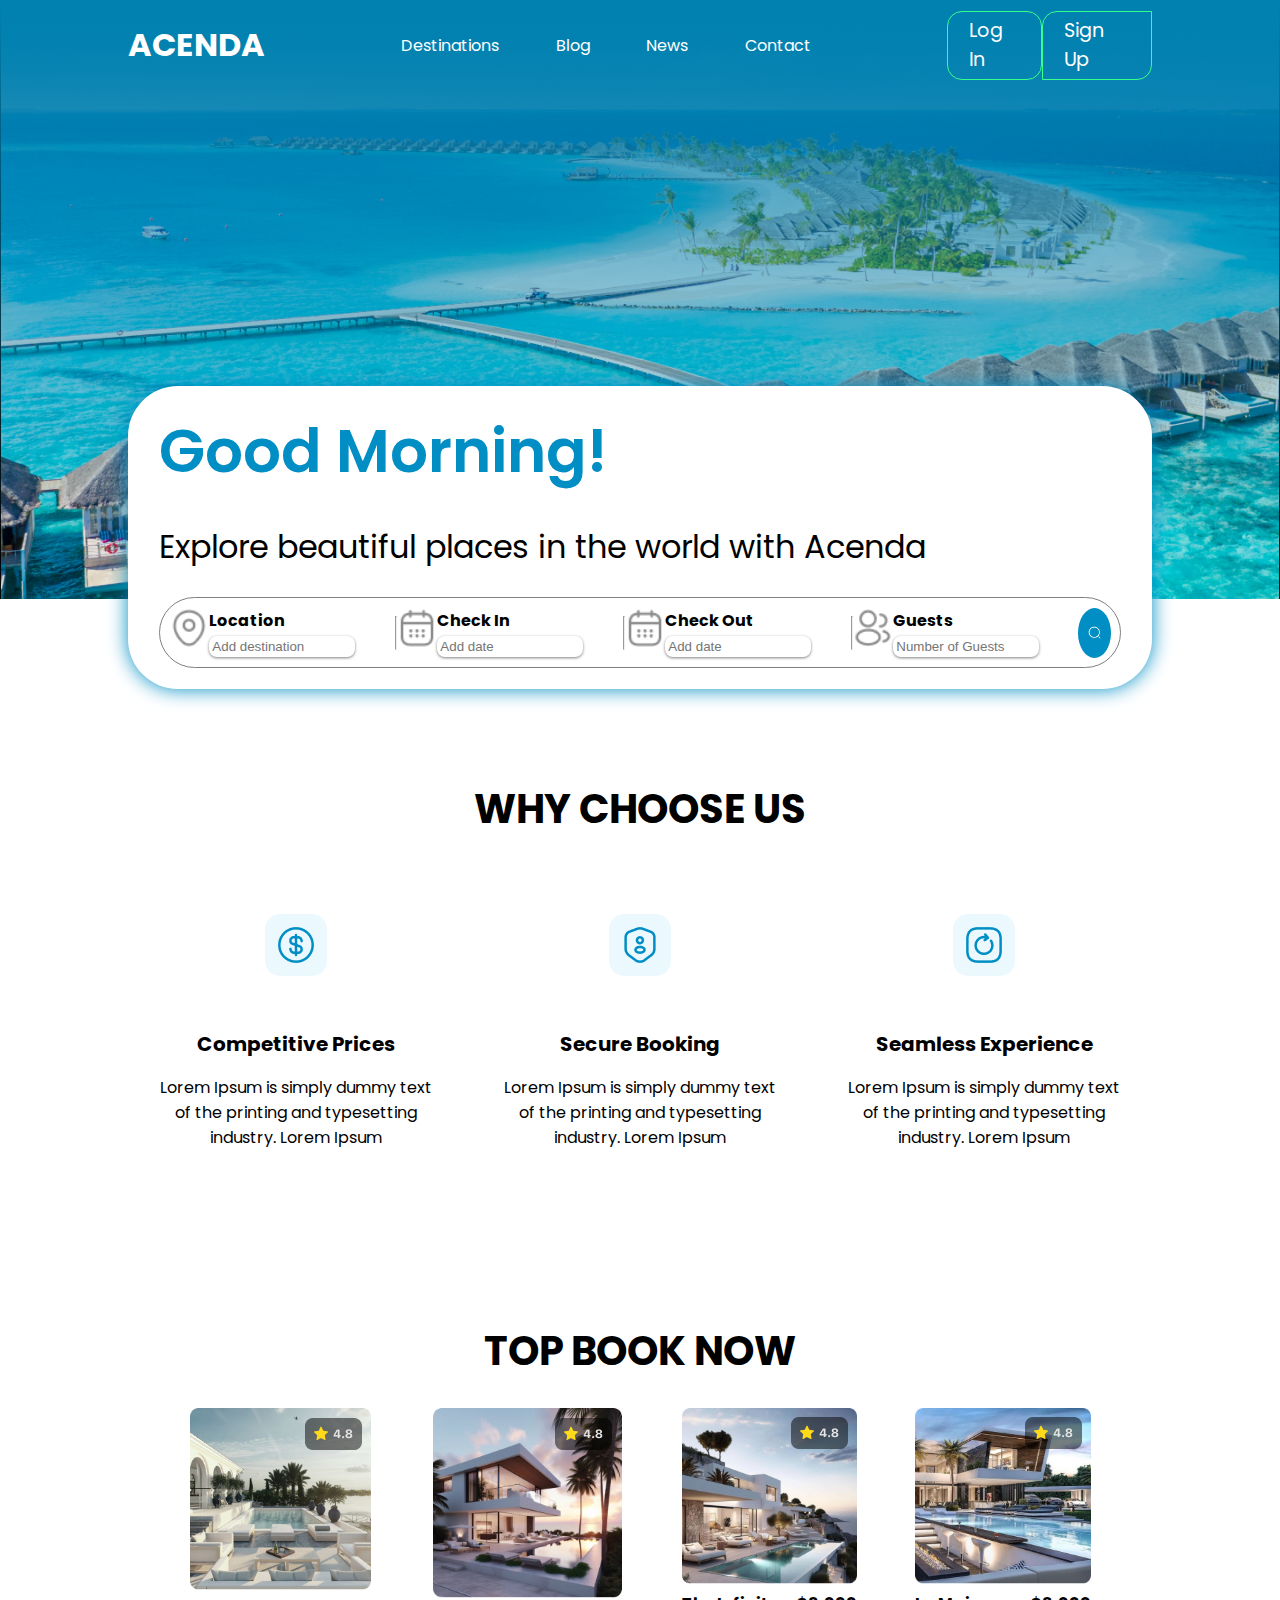
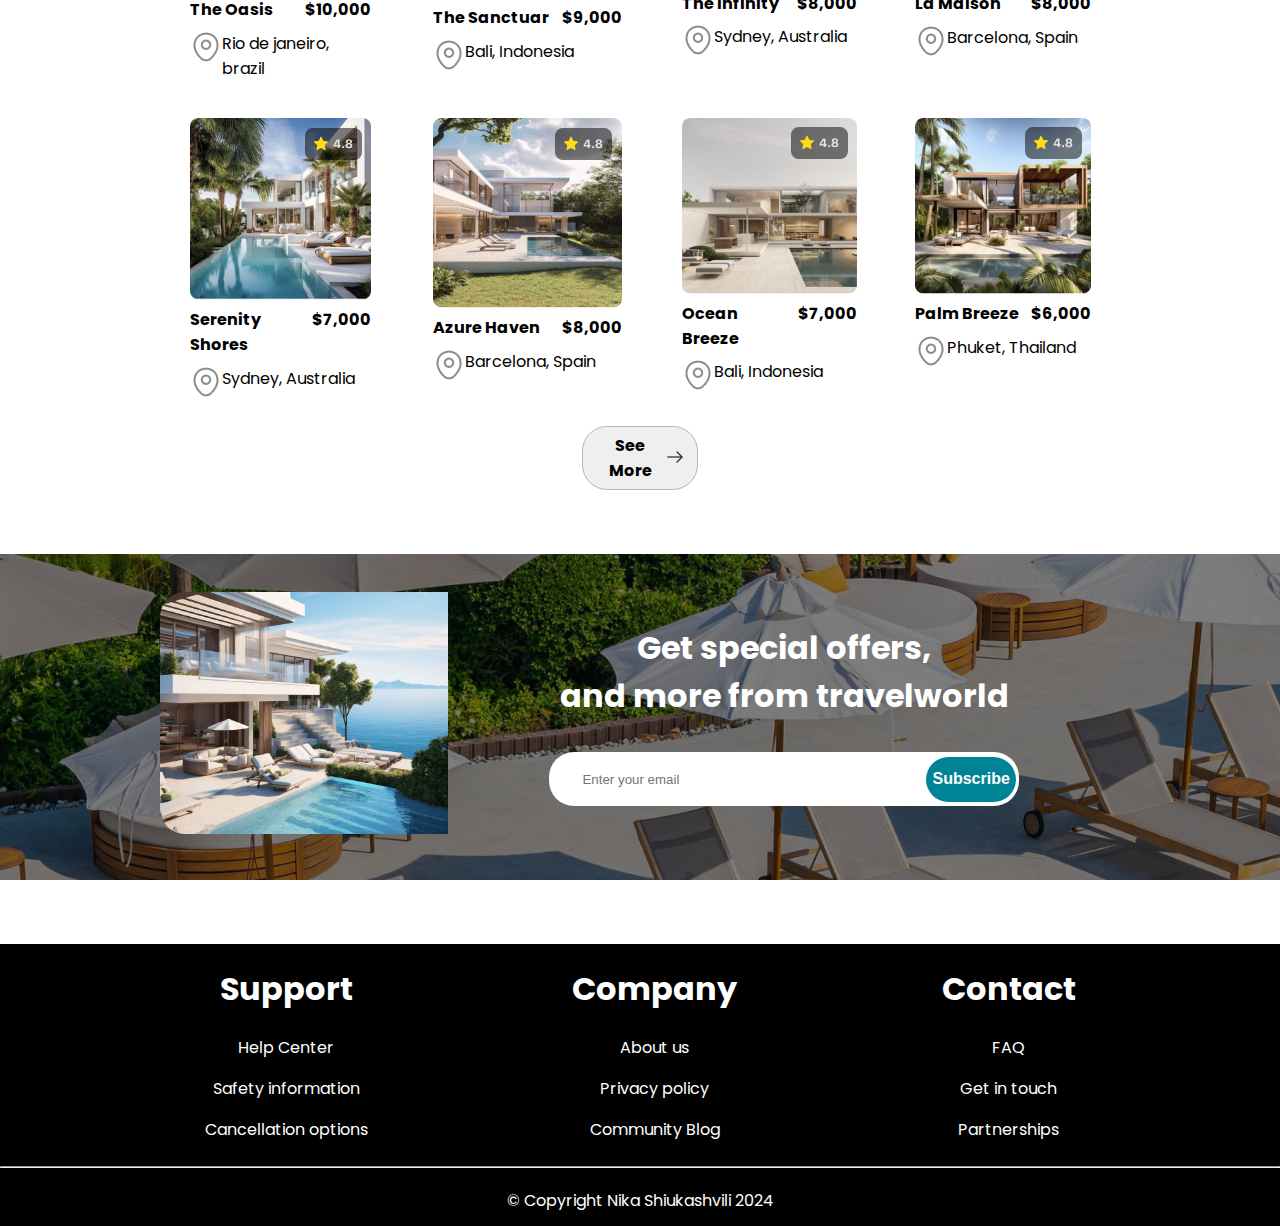
==== commit d30974de: "final version" ====
--- a/index.html
+++ b/index.html
@@ -13,7 +13,7 @@
     <header>
         <div class="header_wrapper">
             <nav>
-                <a id="nav_title" href="/index.html"><h1>ACENDA</h1></a>
+                <a id="nav_title" href="./index.html"><h1>ACENDA</h1></a>
                 <a id="burger_bar" href="javascript:void(0);" onclick="myFunction()"><img src="./news/newsimgs/burger-bar.png" alt=""></a>
                 <div id="bar_items">
                     <a href="./Destinations/destinations.html">Destinations</a>
@@ -27,7 +27,7 @@
                     <a href="./Destinations/destinations.html">Destinations</a>
                     <a href="./Blog/blog.html">Blog</a>
                     <a href="./news/news.html">News</a>
-                    <a href="/contact/contact.html">Contact</a>
+                    <a href="./contact/contact.html">Contact</a>
                 </div>
                 <div id="header_login">
                     <div id="login">
@@ -260,7 +260,7 @@
                             </div></a>
                             <div id="see_more">
                                     <div id="wrapper_11">
-                                        <a href="/Destinations/destinations.html">
+                                        <a href="./Destinations/destinations.html">
                                             <div id="button_div">
                                                 <button id="mid_button">See More  <img id="arrow_bottom" src="./imgs/main/middle_upper/arrow-right.png" alt=""></button>
                                             </div>
@@ -311,7 +311,7 @@
                 </div>
             </div>
             <hr>
-            <p id="copyright">© Copyright Acenda 2024</p>
+            <p id="copyright">© Copyright Nika Shiukashvili 2024</p>
         </div>
     </footer>
     <script>
